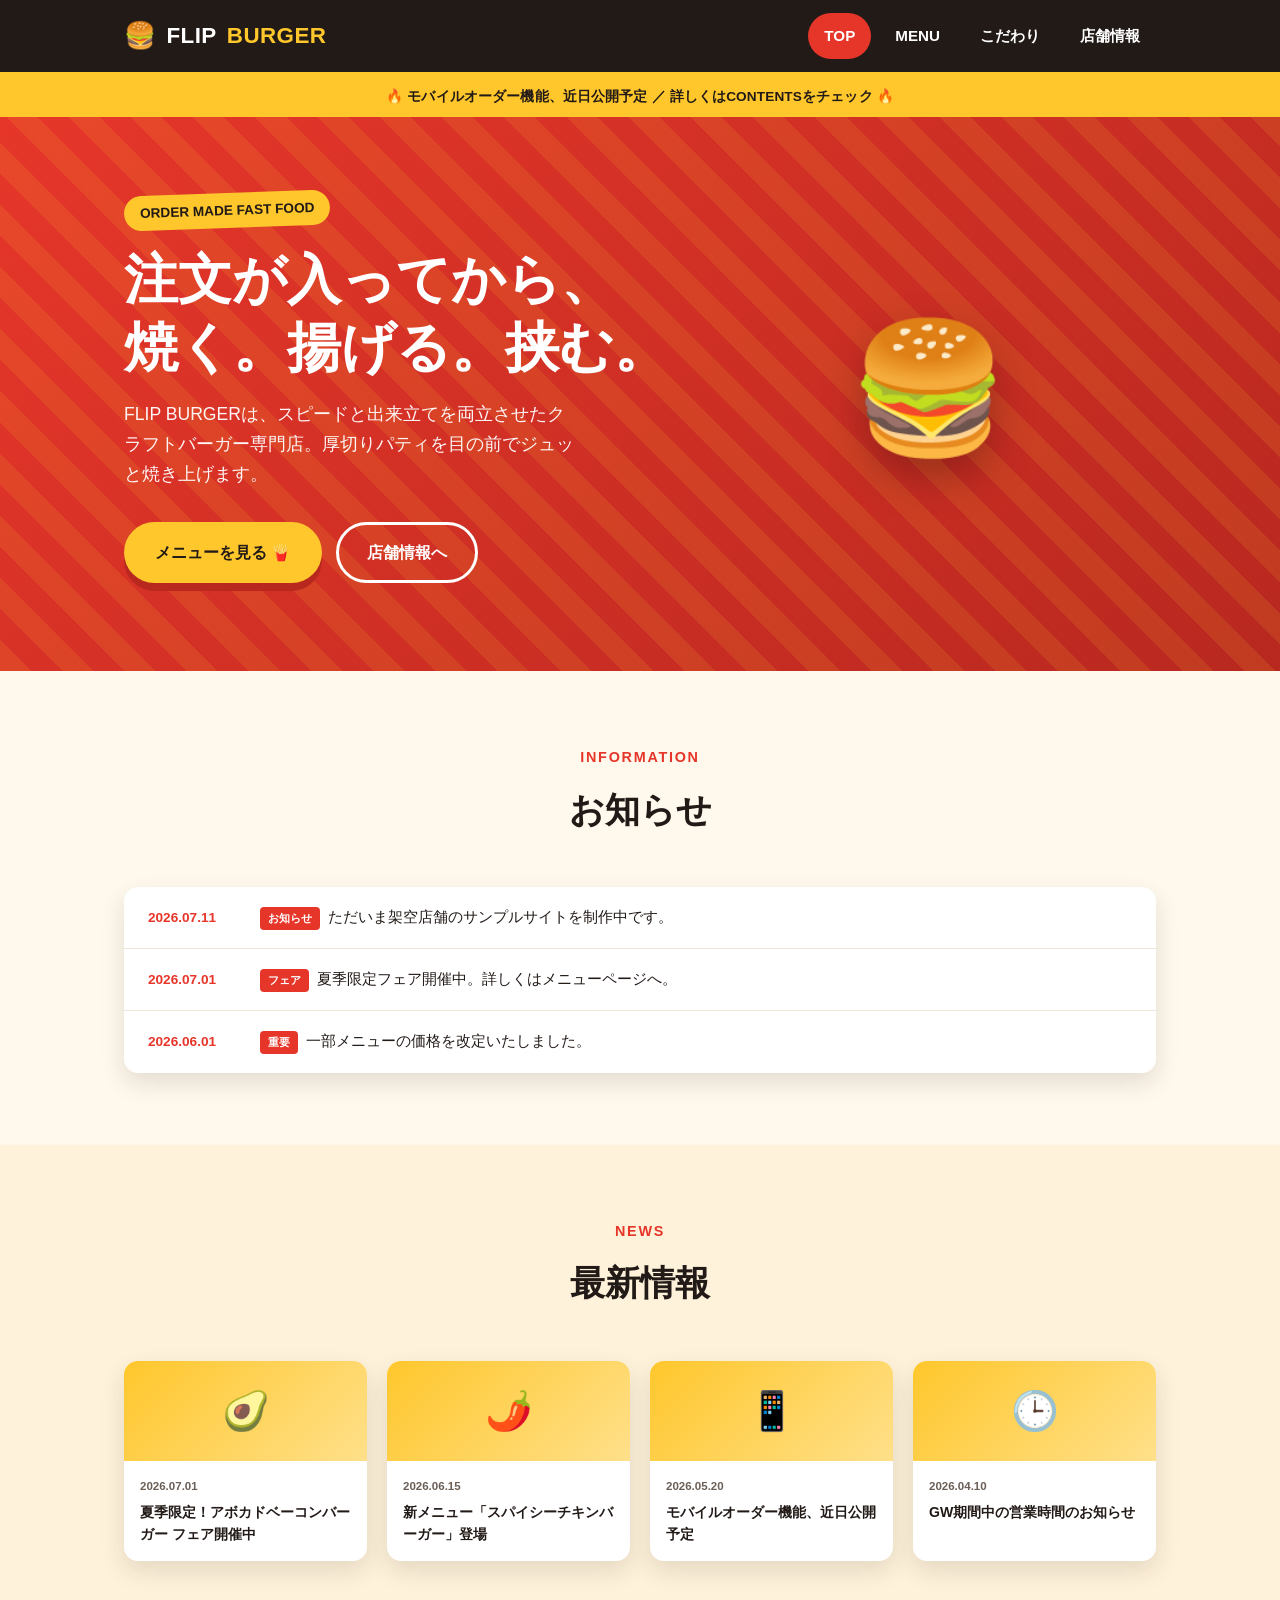
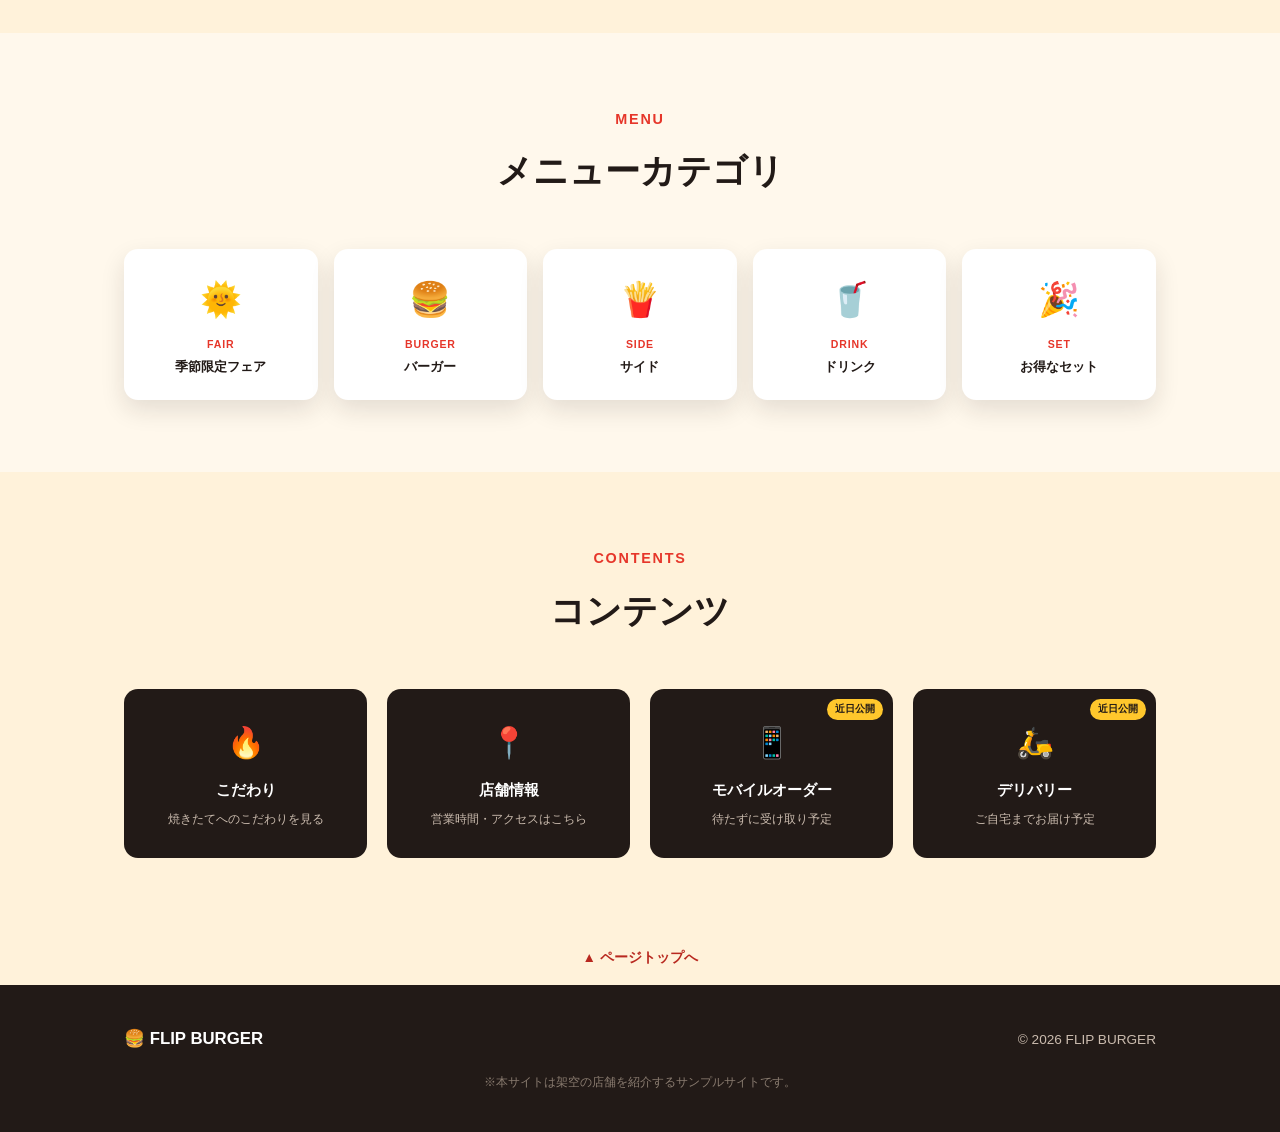
==== index.html @ 881196f2 "架空ファストフード店 FLIP BURGER のサンプルサイトを追加 zetteria.jpの構成(お知らせ/NEWS/メニューカテゴリ/CONTENTS)を参考に、 ジャンルが変わっても使い回せる土" ====
<!DOCTYPE html>
<html lang="ja">
<head>
<meta charset="UTF-8">
<meta name="viewport" content="width=device-width, initial-scale=1.0">
<title>FLIP BURGER | 焼きたてクラフトバーガー</title>
<link rel="stylesheet" href="css/style.css">
</head>
<body>

<header class="site-header">
  <div class="container">
    <a class="logo" href="index.html"><span class="emoji">🍔</span>FLIP <span class="accent">BURGER</span></a>
    <nav class="nav-links">
      <a href="index.html" class="active">TOP</a>
      <a href="menu.html">MENU</a>
      <a href="about.html">こだわり</a>
      <a href="access.html">店舗情報</a>
    </nav>
  </div>
</header>

<div class="promo-bar">🔥 モバイルオーダー機能、近日公開予定 ／ 詳しくはCONTENTSをチェック 🔥</div>

<section class="hero">
  <div class="container">
    <div>
      <span class="hero-badge">ORDER MADE FAST FOOD</span>
      <h1>注文が入ってから、<br>焼く。揚げる。挟む。</h1>
      <p class="lead">FLIP BURGERは、スピードと出来立てを両立させたクラフトバーガー専門店。厚切りパティを目の前でジュッと焼き上げます。</p>
      <div class="button-row">
        <a href="menu.html" class="btn btn-primary">メニューを見る 🍟</a>
        <a href="access.html" class="btn btn-outline">店舗情報へ</a>
      </div>
    </div>
    <div class="hero-emoji-stack">🍔</div>
  </div>
</section>

<section>
  <div class="container">
    <div class="section-title">
      <span class="kicker">INFORMATION</span>
      <h2>お知らせ</h2>
    </div>
    <div class="info-list">
      <div class="info-row">
        <div class="date">2026.07.11</div>
        <div class="text"><span class="tag">お知らせ</span>ただいま架空店舗のサンプルサイトを制作中です。</div>
      </div>
      <div class="info-row">
        <div class="date">2026.07.01</div>
        <div class="text"><span class="tag">フェア</span>夏季限定フェア開催中。詳しくはメニューページへ。</div>
      </div>
      <div class="info-row">
        <div class="date">2026.06.01</div>
        <div class="text"><span class="tag">重要</span>一部メニューの価格を改定いたしました。</div>
      </div>
    </div>
  </div>
</section>

<section class="section-alt">
  <div class="container">
    <div class="section-title">
      <span class="kicker">NEWS</span>
      <h2>最新情報</h2>
    </div>
    <div class="news-grid">
      <div class="news-card">
        <div class="thumb">🥑</div>
        <div class="body">
          <div class="date">2026.07.01</div>
          <h4>夏季限定！アボカドベーコンバーガー フェア開催中</h4>
        </div>
      </div>
      <div class="news-card">
        <div class="thumb">🌶️</div>
        <div class="body">
          <div class="date">2026.06.15</div>
          <h4>新メニュー「スパイシーチキンバーガー」登場</h4>
        </div>
      </div>
      <div class="news-card">
        <div class="thumb">📱</div>
        <div class="body">
          <div class="date">2026.05.20</div>
          <h4>モバイルオーダー機能、近日公開予定</h4>
        </div>
      </div>
      <div class="news-card">
        <div class="thumb">🕒</div>
        <div class="body">
          <div class="date">2026.04.10</div>
          <h4>GW期間中の営業時間のお知らせ</h4>
        </div>
      </div>
    </div>
  </div>
</section>

<section>
  <div class="container">
    <div class="section-title">
      <span class="kicker">MENU</span>
      <h2>メニューカテゴリ</h2>
    </div>
    <div class="category-grid">
      <a class="category-tile" href="menu.html#cat-fair">
        <div class="icon">🌞</div>
        <span class="en">FAIR</span>
        <span class="ja">季節限定フェア</span>
      </a>
      <a class="category-tile" href="menu.html#cat-burger">
        <div class="icon">🍔</div>
        <span class="en">BURGER</span>
        <span class="ja">バーガー</span>
      </a>
      <a class="category-tile" href="menu.html#cat-side">
        <div class="icon">🍟</div>
        <span class="en">SIDE</span>
        <span class="ja">サイド</span>
      </a>
      <a class="category-tile" href="menu.html#cat-drink">
        <div class="icon">🥤</div>
        <span class="en">DRINK</span>
        <span class="ja">ドリンク</span>
      </a>
      <a class="category-tile" href="menu.html#cat-set">
        <div class="icon">🎉</div>
        <span class="en">SET</span>
        <span class="ja">お得なセット</span>
      </a>
    </div>
  </div>
</section>

<section class="section-alt">
  <div class="container">
    <div class="section-title">
      <span class="kicker">CONTENTS</span>
      <h2>コンテンツ</h2>
    </div>
    <div class="contents-grid">
      <a class="contents-tile" href="about.html">
        <div class="icon">🔥</div>
        <h4>こだわり</h4>
        <p>焼きたてへのこだわりを見る</p>
      </a>
      <a class="contents-tile" href="access.html">
        <div class="icon">📍</div>
        <h4>店舗情報</h4>
        <p>営業時間・アクセスはこちら</p>
      </a>
      <div class="contents-tile">
        <span class="soon">近日公開</span>
        <div class="icon">📱</div>
        <h4>モバイルオーダー</h4>
        <p>待たずに受け取り予定</p>
      </div>
      <div class="contents-tile">
        <span class="soon">近日公開</span>
        <div class="icon">🛵</div>
        <h4>デリバリー</h4>
        <p>ご自宅までお届け予定</p>
      </div>
    </div>
  </div>
</section>

<a href="#" class="back-to-top">▲ ページトップへ</a>

<footer class="site-footer">
  <div class="container">
    <div class="foot-logo">🍔 FLIP BURGER</div>
    <div>&copy; 2026 FLIP BURGER</div>
  </div>
  <p class="disclaimer">※本サイトは架空の店舗を紹介するサンプルサイトです。</p>
</footer>

</body>
</html>
---- css/style.css ----
/* FLIP BURGER - shared stylesheet */

:root {
  --red: #e6362a;
  --red-dark: #b8281f;
  --yellow: #ffc72c;
  --dark: #221a17;
  --cream: #fff8ec;
  --gray: #6b5f57;
  --radius: 14px;
  --shadow: 0 10px 24px rgba(34, 26, 23, 0.12);
}

* {
  box-sizing: border-box;
}

html {
  scroll-behavior: smooth;
}

body {
  margin: 0;
  font-family: "Hiragino Sans", "Yu Gothic UI", "Segoe UI", -apple-system, sans-serif;
  background: var(--cream);
  color: var(--dark);
  line-height: 1.7;
}

a {
  color: inherit;
  text-decoration: none;
}

img,
svg {
  max-width: 100%;
  display: block;
}

.container {
  max-width: 1080px;
  margin: 0 auto;
  padding: 0 24px;
}

/* ---------- Header ---------- */

.site-header {
  position: sticky;
  top: 0;
  z-index: 100;
  background: var(--dark);
  border-bottom: 4px solid var(--yellow);
}

.site-header .container {
  display: flex;
  align-items: center;
  justify-content: space-between;
  height: 72px;
}

.logo {
  display: flex;
  align-items: center;
  gap: 10px;
  font-size: 1.4rem;
  font-weight: 900;
  color: #fff;
  letter-spacing: 0.02em;
}

.logo .emoji {
  font-size: 1.6rem;
}

.logo span.accent {
  color: var(--yellow);
}

.nav-links {
  display: flex;
  gap: 8px;
}

.nav-links a {
  color: #fff;
  font-weight: 700;
  font-size: 0.95rem;
  padding: 10px 16px;
  border-radius: 999px;
  transition: background 0.15s ease, color 0.15s ease;
}

.nav-links a:hover {
  background: var(--yellow);
  color: var(--dark);
}

.nav-links a.active {
  background: var(--red);
  color: #fff;
}

/* ---------- Hero ---------- */

.hero {
  background: linear-gradient(135deg, var(--red) 0%, var(--red-dark) 100%);
  color: #fff;
  position: relative;
  overflow: hidden;
  padding: 76px 0 88px;
}

.hero::before {
  content: "";
  position: absolute;
  inset: 0;
  background-image: repeating-linear-gradient(
    45deg,
    rgba(255, 199, 44, 0.12) 0,
    rgba(255, 199, 44, 0.12) 22px,
    transparent 22px,
    transparent 44px
  );
  pointer-events: none;
}

.hero .container {
  position: relative;
  display: grid;
  grid-template-columns: 1.2fr 1fr;
  gap: 32px;
  align-items: center;
}

.hero-badge {
  display: inline-block;
  background: var(--yellow);
  color: var(--dark);
  font-weight: 900;
  font-size: 0.85rem;
  padding: 6px 16px;
  border-radius: 999px;
  margin-bottom: 18px;
  transform: rotate(-2deg);
}

.hero h1 {
  font-size: clamp(2.2rem, 5vw, 3.4rem);
  font-weight: 900;
  line-height: 1.25;
  margin: 0 0 18px;
}

.hero p.lead {
  font-size: 1.1rem;
  max-width: 46ch;
  opacity: 0.95;
  margin: 0 0 32px;
}

.hero-emoji-stack {
  font-size: 8rem;
  text-align: center;
  filter: drop-shadow(0 18px 20px rgba(0, 0, 0, 0.25));
}

.button-row {
  display: flex;
  gap: 14px;
  flex-wrap: wrap;
}

.btn {
  display: inline-flex;
  align-items: center;
  gap: 8px;
  padding: 14px 28px;
  border-radius: 999px;
  font-weight: 900;
  font-size: 1rem;
  transition: transform 0.15s ease, box-shadow 0.15s ease;
  border: 3px solid transparent;
}

.btn:hover {
  transform: translateY(-2px);
}

.btn-primary {
  background: var(--yellow);
  color: var(--dark);
  box-shadow: 0 8px 0 var(--red-dark);
}

.btn-outline {
  background: transparent;
  color: #fff;
  border-color: #fff;
}

/* ---------- Sections ---------- */

section {
  padding: 72px 0;
}

.section-title {
  text-align: center;
  margin-bottom: 48px;
}

.section-title .kicker {
  display: inline-block;
  color: var(--red);
  font-weight: 900;
  font-size: 0.9rem;
  letter-spacing: 0.12em;
  margin-bottom: 10px;
}

.section-title h2 {
  font-size: clamp(1.6rem, 3.5vw, 2.2rem);
  margin: 0;
  font-weight: 900;
}

.grid-3 {
  display: grid;
  grid-template-columns: repeat(3, 1fr);
  gap: 28px;
}

.grid-2 {
  display: grid;
  grid-template-columns: repeat(2, 1fr);
  gap: 28px;
}

.card {
  background: #fff;
  border-radius: var(--radius);
  padding: 32px 26px;
  box-shadow: var(--shadow);
  text-align: center;
}

.card .icon {
  font-size: 2.6rem;
  margin-bottom: 14px;
}

.card h3 {
  margin: 0 0 10px;
  font-size: 1.15rem;
  font-weight: 900;
}

.card p {
  margin: 0;
  color: var(--gray);
  font-size: 0.95rem;
}

.section-alt {
  background: #fff2da;
}

/* ---------- Menu preview / featured cards ---------- */

.menu-card {
  background: #fff;
  border-radius: var(--radius);
  overflow: hidden;
  box-shadow: var(--shadow);
  display: flex;
  flex-direction: column;
}

.menu-card .thumb {
  height: 150px;
  display: flex;
  align-items: center;
  justify-content: center;
  font-size: 4rem;
  background: linear-gradient(135deg, var(--yellow), #ffe08a);
}

.menu-card .body {
  padding: 22px;
  flex: 1;
  display: flex;
  flex-direction: column;
}

.menu-card h3 {
  margin: 0 0 6px;
  font-size: 1.1rem;
  font-weight: 900;
}

.menu-card .price {
  margin-top: auto;
  padding-top: 14px;
  font-weight: 900;
  color: var(--red);
  font-size: 1.15rem;
}

.badge {
  display: inline-block;
  background: var(--red);
  color: #fff;
  font-size: 0.72rem;
  font-weight: 900;
  padding: 3px 10px;
  border-radius: 999px;
  margin-bottom: 8px;
}

/* ---------- Menu page ---------- */

.menu-category {
  margin-bottom: 56px;
}

.menu-category h2 {
  font-size: 1.5rem;
  font-weight: 900;
  border-left: 8px solid var(--red);
  padding-left: 14px;
  margin-bottom: 24px;
}

.menu-list {
  display: grid;
  grid-template-columns: repeat(2, 1fr);
  gap: 18px;
}

.menu-item {
  display: flex;
  gap: 16px;
  background: #fff;
  border-radius: var(--radius);
  padding: 18px 20px;
  box-shadow: var(--shadow);
  align-items: flex-start;
}

.menu-item .emoji {
  font-size: 2.2rem;
  flex-shrink: 0;
}

.menu-item .info {
  flex: 1;
}

.menu-item .info h4 {
  margin: 0 0 4px;
  font-size: 1.02rem;
  font-weight: 900;
}

.menu-item .info p {
  margin: 0 0 8px;
  font-size: 0.88rem;
  color: var(--gray);
}

.menu-item .price {
  font-weight: 900;
  color: var(--red-dark);
}

/* ---------- About / concept page ---------- */

.story-block {
  display: grid;
  grid-template-columns: 1fr 1fr;
  gap: 40px;
  align-items: center;
  margin-bottom: 64px;
}

.story-block.reverse .visual {
  order: 2;
}

.visual {
  background: linear-gradient(135deg, var(--red), var(--red-dark));
  border-radius: var(--radius);
  min-height: 240px;
  display: flex;
  align-items: center;
  justify-content: center;
  font-size: 5rem;
  box-shadow: var(--shadow);
}

.story-block h3 {
  font-size: 1.4rem;
  font-weight: 900;
  margin-bottom: 14px;
}

.quote-block {
  background: var(--dark);
  color: #fff;
  border-radius: var(--radius);
  padding: 48px;
  text-align: center;
  margin-top: 40px;
}

.quote-block p.quote {
  font-size: 1.3rem;
  font-weight: 700;
  max-width: 60ch;
  margin: 0 auto 16px;
}

.quote-block .who {
  color: var(--yellow);
  font-weight: 900;
  font-size: 0.9rem;
}

/* ---------- Shop info page ---------- */

.info-table {
  width: 100%;
  border-collapse: collapse;
  background: #fff;
  border-radius: var(--radius);
  overflow: hidden;
  box-shadow: var(--shadow);
}

.info-table th,
.info-table td {
  padding: 18px 24px;
  text-align: left;
  border-bottom: 1px solid #f0e6d8;
}

.info-table th {
  width: 160px;
  background: #fff2da;
  font-weight: 900;
  color: var(--red-dark);
}

.info-table tr:last-child th,
.info-table tr:last-child td {
  border-bottom: none;
}

.map-placeholder {
  background: repeating-linear-gradient(
      45deg,
      #e9e2d4,
      #e9e2d4 10px,
      #f3ede1 10px,
      #f3ede1 20px
    );
  border-radius: var(--radius);
  min-height: 280px;
  display: flex;
  flex-direction: column;
  align-items: center;
  justify-content: center;
  gap: 10px;
  box-shadow: var(--shadow);
  color: var(--gray);
  font-weight: 700;
  text-align: center;
  padding: 24px;
}

.map-placeholder .pin {
  font-size: 3rem;
}

/* ---------- CTA band ---------- */

.cta-band {
  background: var(--dark);
  color: #fff;
  text-align: center;
  padding: 64px 0;
}

.cta-band h2 {
  font-size: clamp(1.5rem, 3vw, 2rem);
  font-weight: 900;
  margin-bottom: 10px;
}

.cta-band p {
  color: #d9cfc4;
  margin-bottom: 28px;
}

/* ---------- Footer ---------- */

.site-footer {
  background: var(--dark);
  color: #cabbae;
  padding: 40px 0 28px;
  font-size: 0.85rem;
}

.site-footer .container {
  display: flex;
  justify-content: space-between;
  align-items: center;
  flex-wrap: wrap;
  gap: 12px;
}

.site-footer .foot-logo {
  color: #fff;
  font-weight: 900;
  font-size: 1.05rem;
}

.disclaimer {
  margin-top: 18px;
  font-size: 0.75rem;
  color: #8a7c70;
  text-align: center;
}

/* ---------- Promo bar ---------- */

.promo-bar {
  background: var(--yellow);
  color: var(--dark);
  text-align: center;
  font-weight: 800;
  font-size: 0.85rem;
  padding: 9px 16px;
  letter-spacing: 0.01em;
}

/* ---------- Information ---------- */

.info-list {
  background: #fff;
  border-radius: var(--radius);
  box-shadow: var(--shadow);
  overflow: hidden;
}

.info-row {
  display: flex;
  gap: 20px;
  padding: 18px 24px;
  border-bottom: 1px solid #f0e6d8;
  align-items: baseline;
}

.info-row:last-child {
  border-bottom: none;
}

.info-row .date {
  font-weight: 900;
  color: var(--red);
  font-size: 0.85rem;
  flex-shrink: 0;
  width: 92px;
}

.info-row .tag {
  display: inline-block;
  background: var(--red);
  color: #fff;
  font-size: 0.68rem;
  font-weight: 900;
  padding: 2px 8px;
  border-radius: 4px;
  margin-right: 8px;
}

.info-row .text {
  font-size: 0.92rem;
}

/* ---------- News grid ---------- */

.news-grid {
  display: grid;
  grid-template-columns: repeat(4, 1fr);
  gap: 20px;
}

.news-card {
  background: #fff;
  border-radius: var(--radius);
  overflow: hidden;
  box-shadow: var(--shadow);
}

.news-card .thumb {
  height: 100px;
  display: flex;
  align-items: center;
  justify-content: center;
  font-size: 2.4rem;
  background: linear-gradient(135deg, var(--yellow), #ffe08a);
}

.news-card .body {
  padding: 16px;
}

.news-card .date {
  font-size: 0.72rem;
  color: var(--gray);
  font-weight: 700;
}

.news-card h4 {
  font-size: 0.88rem;
  margin: 6px 0 0;
  font-weight: 900;
  line-height: 1.5;
}

/* ---------- Category grid (menu tiles) ---------- */

.category-grid {
  display: grid;
  grid-template-columns: repeat(5, 1fr);
  gap: 16px;
}

.category-tile {
  background: #fff;
  border-radius: var(--radius);
  box-shadow: var(--shadow);
  padding: 22px 10px;
  text-align: center;
  transition: transform 0.15s ease;
}

.category-tile:hover {
  transform: translateY(-3px);
}

.category-tile .icon {
  font-size: 2.1rem;
  margin-bottom: 8px;
}

.category-tile .en {
  display: block;
  font-size: 0.66rem;
  font-weight: 900;
  color: var(--red);
  letter-spacing: 0.08em;
}

.category-tile .ja {
  display: block;
  font-size: 0.82rem;
  font-weight: 700;
  margin-top: 2px;
}

/* ---------- Contents grid ---------- */

.contents-grid {
  display: grid;
  grid-template-columns: repeat(4, 1fr);
  gap: 20px;
}

.contents-tile {
  background: var(--dark);
  color: #fff;
  border-radius: var(--radius);
  padding: 28px 20px;
  text-align: center;
  position: relative;
}

.contents-tile .icon {
  font-size: 1.9rem;
  margin-bottom: 10px;
}

.contents-tile h4 {
  margin: 0 0 6px;
  font-size: 0.92rem;
  font-weight: 900;
}

.contents-tile p {
  margin: 0;
  font-size: 0.76rem;
  color: #cabbae;
}

.contents-tile .soon {
  position: absolute;
  top: 10px;
  right: 10px;
  background: var(--yellow);
  color: var(--dark);
  font-size: 0.62rem;
  font-weight: 900;
  padding: 2px 8px;
  border-radius: 999px;
}

/* ---------- Back to top ---------- */

.back-to-top {
  display: block;
  text-align: center;
  padding: 16px;
  background: #fff2da;
  font-weight: 900;
  font-size: 0.85rem;
  color: var(--red-dark);
}

/* ---------- Responsive ---------- */

@media (max-width: 820px) {
  .hero .container {
    grid-template-columns: 1fr;
    text-align: center;
  }
  .button-row {
    justify-content: center;
  }
  .hero-emoji-stack {
    font-size: 5rem;
  }
  .grid-3,
  .grid-2,
  .menu-list {
    grid-template-columns: 1fr;
  }
  .news-grid,
  .contents-grid {
    grid-template-columns: repeat(2, 1fr);
  }
  .category-grid {
    grid-template-columns: repeat(3, 1fr);
  }
  .info-row {
    flex-direction: column;
    gap: 4px;
  }
  .info-row .date {
    width: auto;
  }
  .story-block,
  .story-block.reverse .visual {
    grid-template-columns: 1fr;
    order: initial;
  }
  .story-block {
    display: block;
  }
  .story-block .visual {
    margin-bottom: 20px;
  }
  .nav-links {
    gap: 2px;
  }
  .nav-links a {
    padding: 8px 10px;
    font-size: 0.82rem;
  }
  .site-footer .container {
    flex-direction: column;
    text-align: center;
  }
}
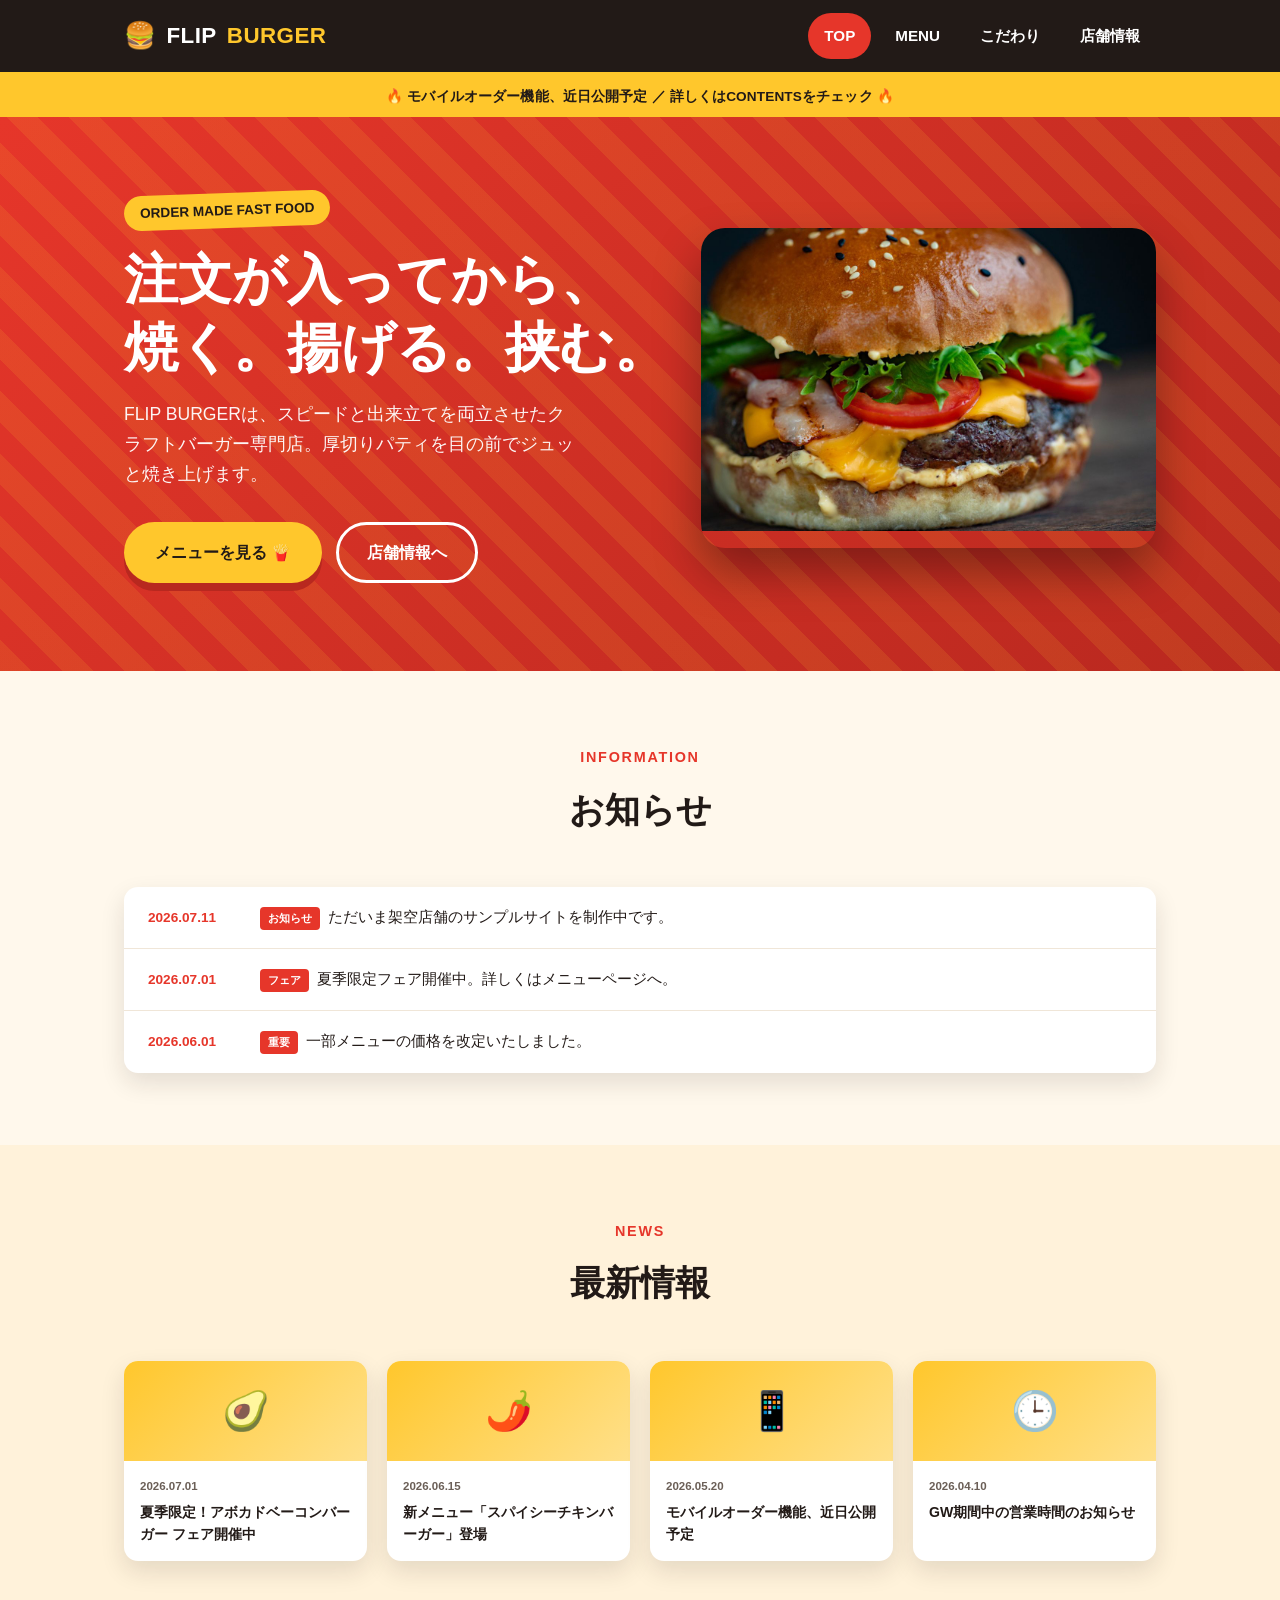
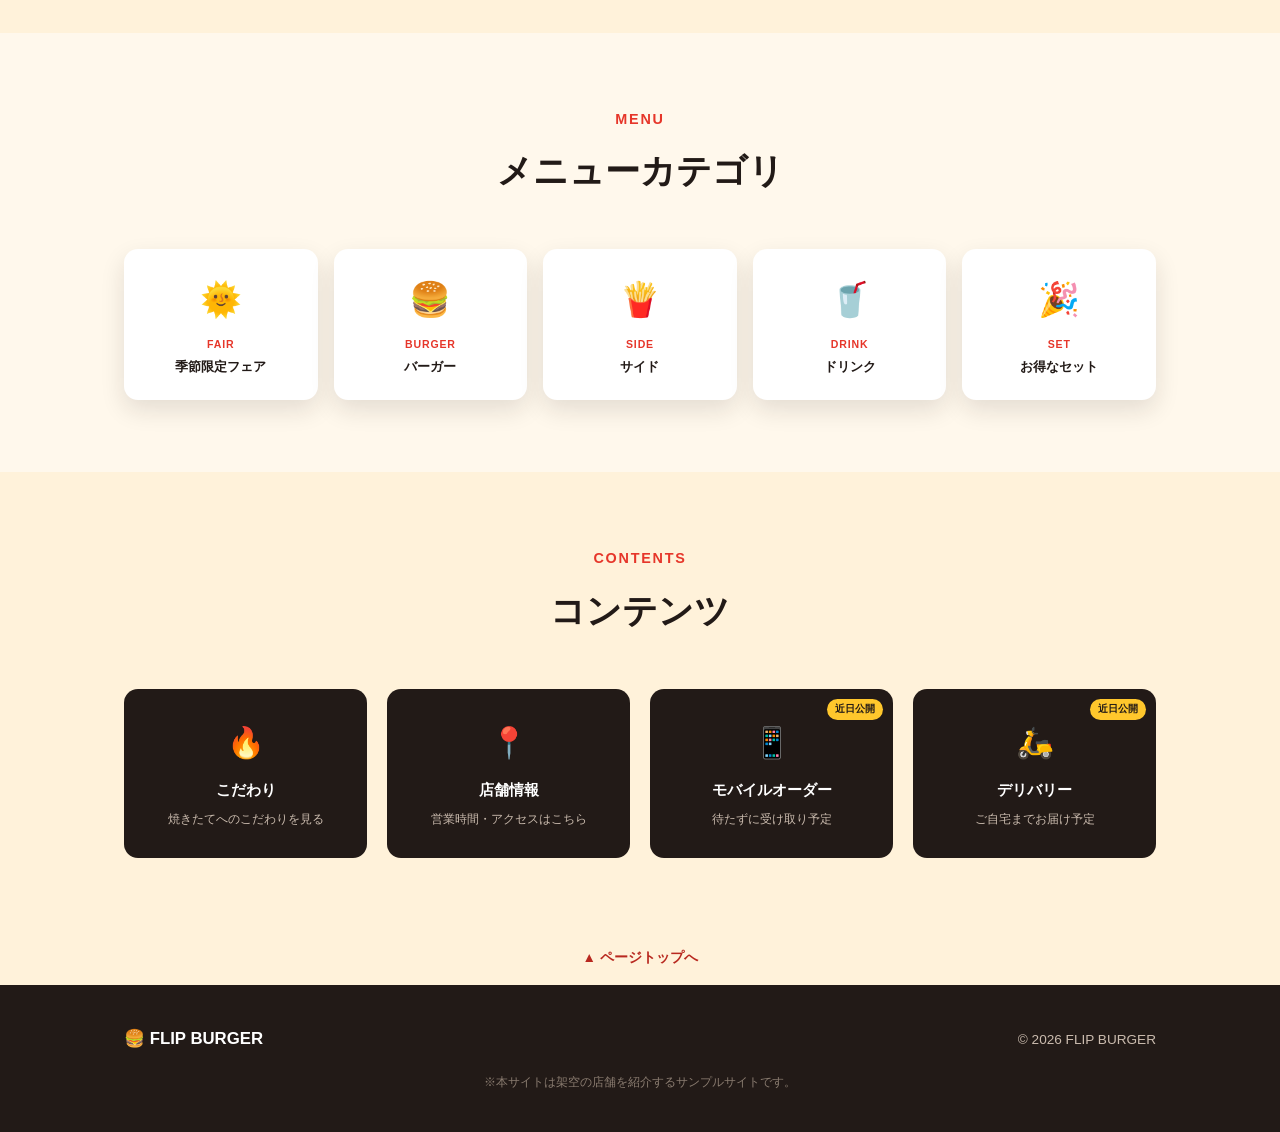
==== commit 356f5e69: "バーガー・フライドポテトの写真を追加 Pexelsのフリー素材(絵文字プレースホルダーから実写に差し替え) ヒーロー画像・メニュー6品に適用" ====
--- a/index.html
+++ b/index.html
@@ -33,7 +33,9 @@
         <a href="access.html" class="btn btn-outline">店舗情報へ</a>
       </div>
     </div>
-    <div class="hero-emoji-stack">🍔</div>
+    <div class="hero-photo">
+      <img src="images/hero-cheeseburger.jpg" alt="FLIP BURGERの厚切りベーコンチーズバーガー">
+    </div>
   </div>
 </section>
 
--- a/css/style.css
+++ b/css/style.css
@@ -167,6 +167,20 @@
   filter: drop-shadow(0 18px 20px rgba(0, 0, 0, 0.25));
 }
 
+.hero-photo {
+  border-radius: 24px;
+  overflow: hidden;
+  box-shadow: 0 24px 46px rgba(0, 0, 0, 0.35);
+  min-height: 320px;
+}
+
+.hero-photo img {
+  width: 100%;
+  height: 100%;
+  object-fit: cover;
+  display: block;
+}
+
 .button-row {
   display: flex;
   gap: 14px;
@@ -353,6 +367,15 @@
 .menu-item .emoji {
   font-size: 2.2rem;
   flex-shrink: 0;
+}
+
+.menu-item .thumb-img {
+  width: 76px;
+  height: 76px;
+  border-radius: 12px;
+  object-fit: cover;
+  flex-shrink: 0;
+  box-shadow: 0 4px 10px rgba(34, 26, 23, 0.18);
 }
 
 .menu-item .info {
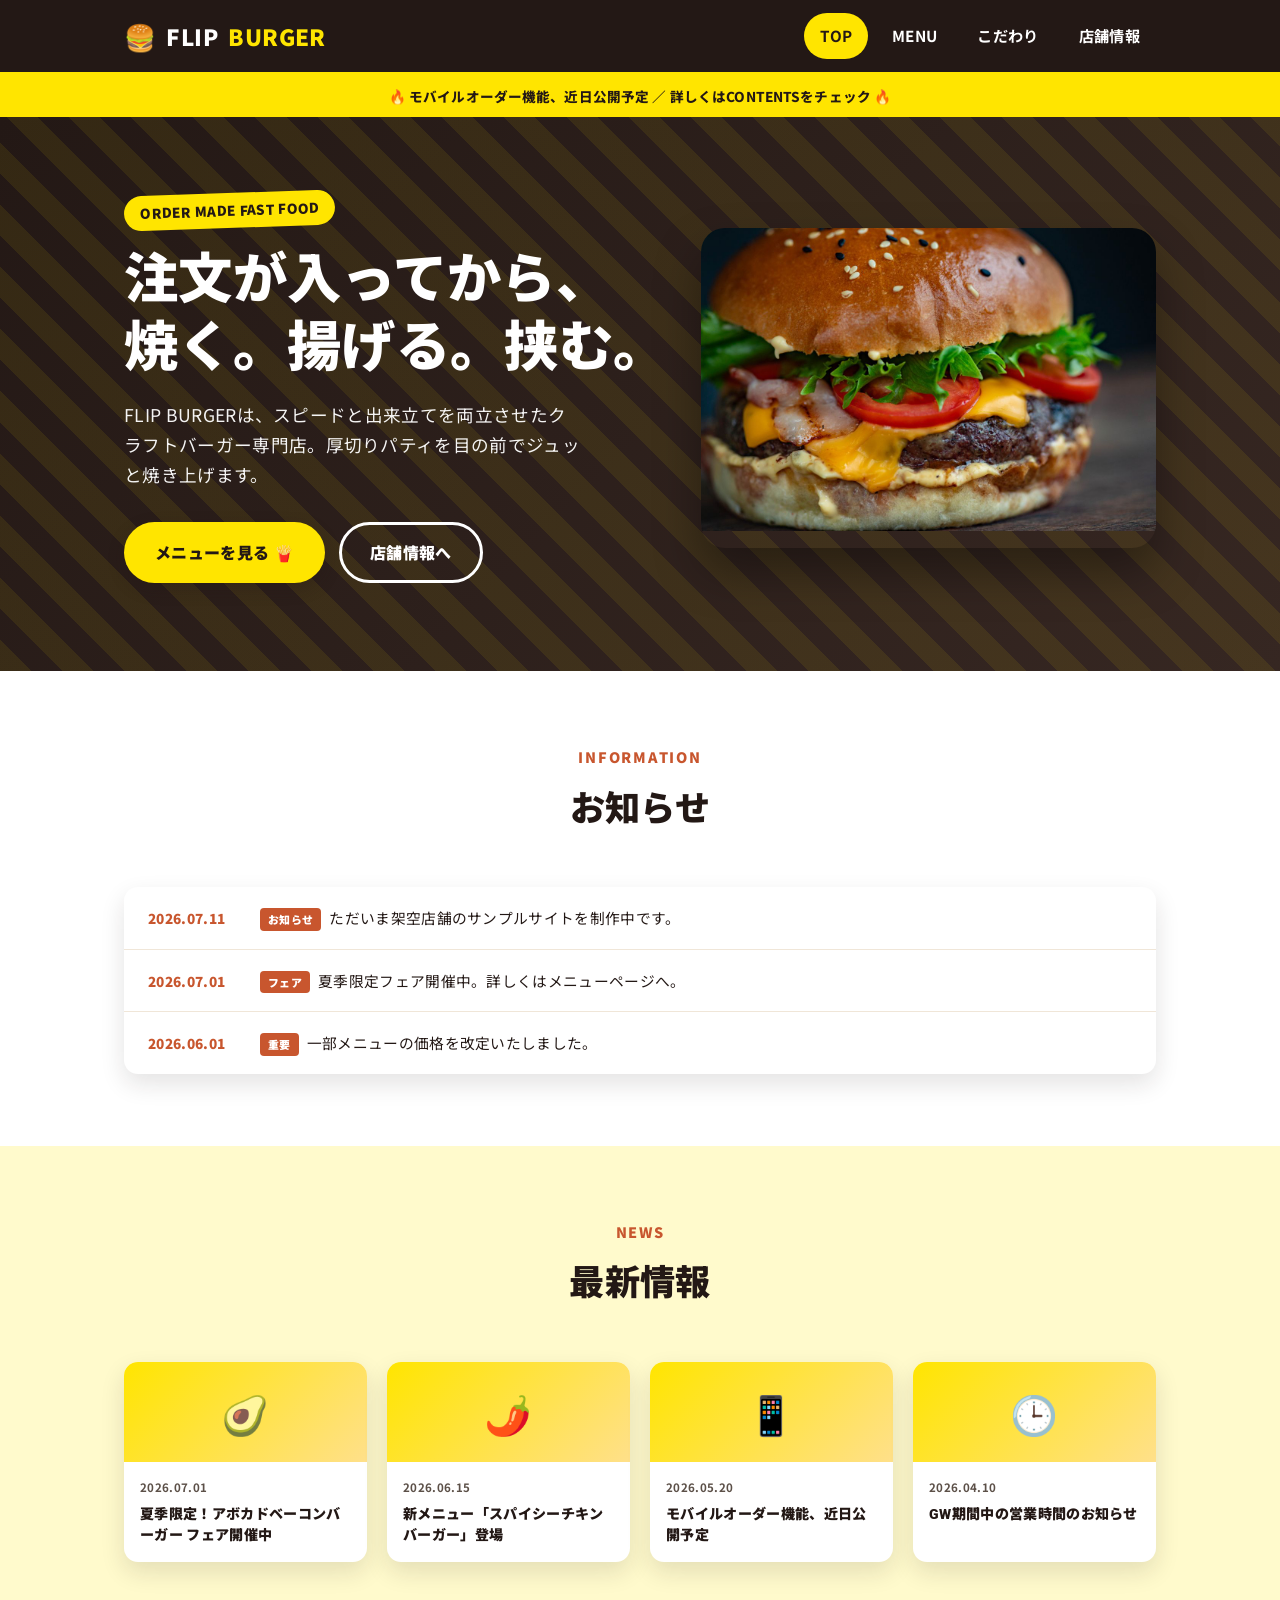
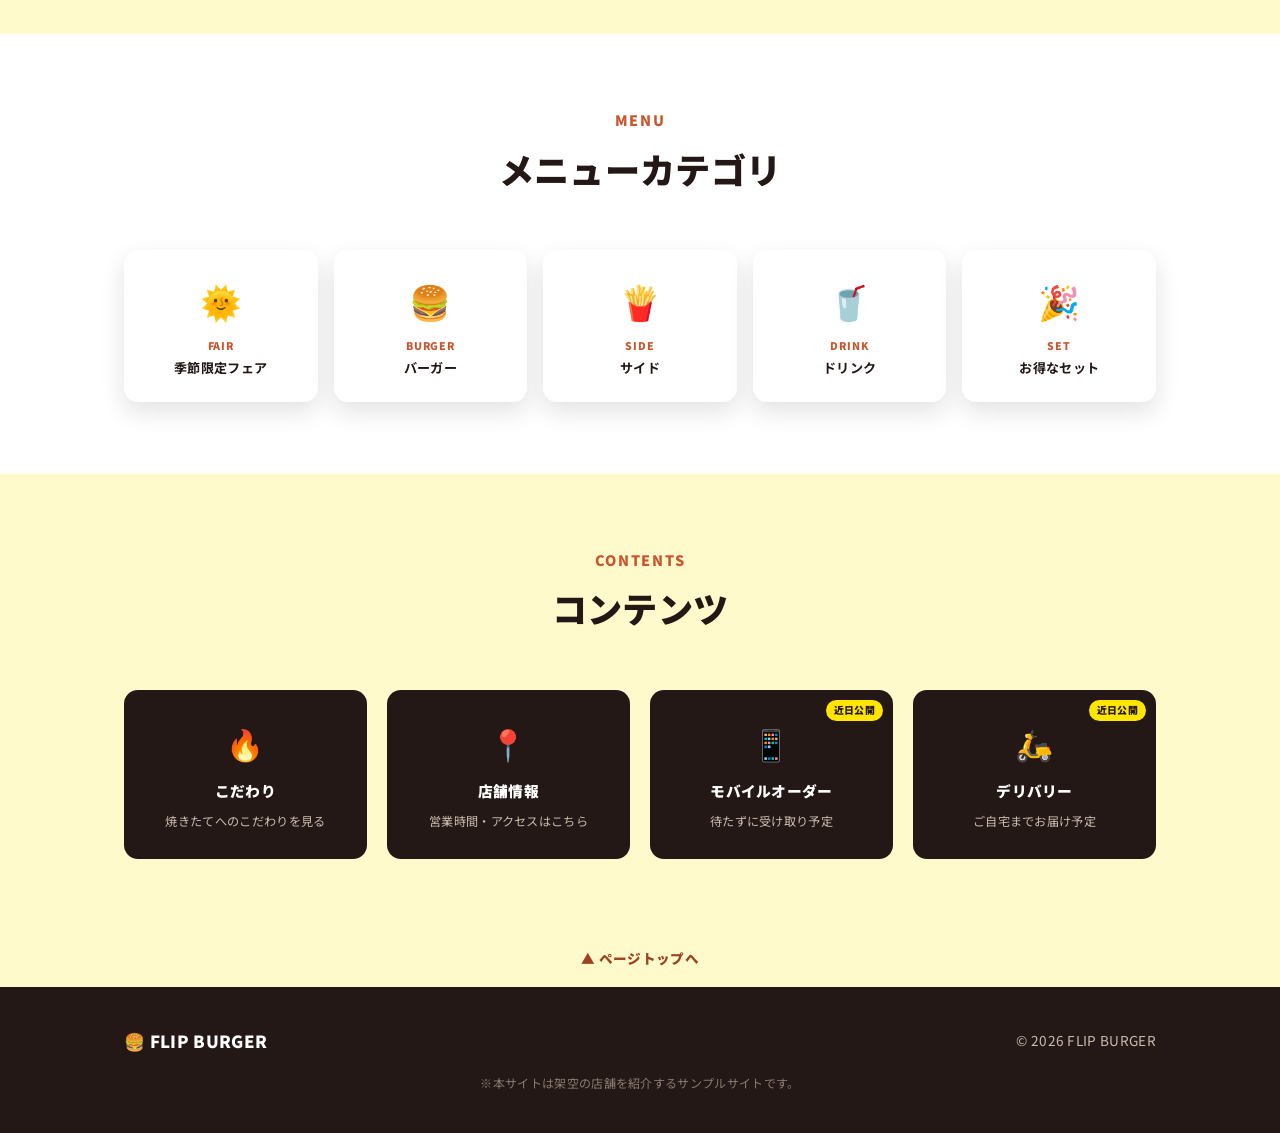
==== commit ae3a91b3: "実サイトのCSSを解析し、配色・フォントをSHIMAUMA BURGERに準拠させる 赤主体の配色から、実際に取得した色値(#231815の焦茶 + #ffe500の ビビッド黄 + 白)に総入れ替え" ====
--- a/index.html
+++ b/index.html
@@ -4,6 +4,9 @@
 <meta charset="UTF-8">
 <meta name="viewport" content="width=device-width, initial-scale=1.0">
 <title>FLIP BURGER | 焼きたてクラフトバーガー</title>
+<link rel="preconnect" href="https://fonts.googleapis.com">
+<link rel="preconnect" href="https://fonts.gstatic.com" crossorigin>
+<link href="https://fonts.googleapis.com/css2?family=Noto+Sans+JP:wght@400;700;900&family=Roboto:wght@700;900&display=swap" rel="stylesheet">
 <link rel="stylesheet" href="css/style.css">
 </head>
 <body>
--- a/css/style.css
+++ b/css/style.css
@@ -1,14 +1,17 @@
 /* FLIP BURGER - shared stylesheet */
 
 :root {
-  --red: #e6362a;
-  --red-dark: #b8281f;
-  --yellow: #ffc72c;
-  --dark: #221a17;
-  --cream: #fff8ec;
-  --gray: #6b5f57;
+  --red: #c8562e;
+  --red-dark: #9c4322;
+  --yellow: #ffe500;
+  --dark: #231815;
+  --dark-soft: #362722;
+  --cream: #fffacc;
+  --gray: #5c5048;
   --radius: 14px;
-  --shadow: 0 10px 24px rgba(34, 26, 23, 0.12);
+  --shadow: 0 10px 24px rgba(35, 24, 21, 0.12);
+  --font-body: "Noto Sans JP", "Hiragino Sans", "Yu Gothic UI", sans-serif;
+  --font-display: "Roboto", "Noto Sans JP", "Hiragino Sans", sans-serif;
 }
 
 * {
@@ -21,10 +24,15 @@
 
 body {
   margin: 0;
-  font-family: "Hiragino Sans", "Yu Gothic UI", "Segoe UI", -apple-system, sans-serif;
-  background: var(--cream);
+  font-family: var(--font-body);
+  background: #fff;
   color: var(--dark);
   line-height: 1.7;
+  letter-spacing: 0.02em;
+}
+
+h1, h2, h3, h4 {
+  font-family: var(--font-display);
 }
 
 a {
@@ -99,14 +107,14 @@
 }
 
 .nav-links a.active {
-  background: var(--red);
-  color: #fff;
+  background: var(--yellow);
+  color: var(--dark);
 }
 
 /* ---------- Hero ---------- */
 
 .hero {
-  background: linear-gradient(135deg, var(--red) 0%, var(--red-dark) 100%);
+  background: linear-gradient(135deg, var(--dark) 0%, var(--dark-soft) 100%);
   color: #fff;
   position: relative;
   overflow: hidden;
@@ -119,8 +127,8 @@
   inset: 0;
   background-image: repeating-linear-gradient(
     45deg,
-    rgba(255, 199, 44, 0.12) 0,
-    rgba(255, 199, 44, 0.12) 22px,
+    rgba(255, 229, 0, 0.08) 0,
+    rgba(255, 229, 0, 0.08) 22px,
     transparent 22px,
     transparent 44px
   );
@@ -206,7 +214,7 @@
 .btn-primary {
   background: var(--yellow);
   color: var(--dark);
-  box-shadow: 0 8px 0 var(--red-dark);
+  box-shadow: 0 6px 16px rgba(35, 24, 21, 0.3);
 }
 
 .btn-outline {
@@ -253,6 +261,12 @@
   gap: 28px;
 }
 
+.grid-4 {
+  display: grid;
+  grid-template-columns: repeat(4, 1fr);
+  gap: 22px;
+}
+
 .card {
   background: #fff;
   border-radius: var(--radius);
@@ -279,7 +293,7 @@
 }
 
 .section-alt {
-  background: #fff2da;
+  background: var(--cream);
 }
 
 /* ---------- Menu preview / featured cards ---------- */
@@ -414,7 +428,7 @@
 }
 
 .visual {
-  background: linear-gradient(135deg, var(--red), var(--red-dark));
+  background: linear-gradient(135deg, var(--dark), var(--dark-soft));
   border-radius: var(--radius);
   min-height: 240px;
   display: flex;
@@ -472,7 +486,7 @@
 
 .info-table th {
   width: 160px;
-  background: #fff2da;
+  background: var(--cream);
   font-weight: 900;
   color: var(--red-dark);
 }
@@ -748,7 +762,7 @@
   display: block;
   text-align: center;
   padding: 16px;
-  background: #fff2da;
+  background: var(--cream);
   font-weight: 900;
   font-size: 0.85rem;
   color: var(--red-dark);
@@ -769,6 +783,7 @@
   }
   .grid-3,
   .grid-2,
+  .grid-4,
   .menu-list {
     grid-template-columns: 1fr;
   }
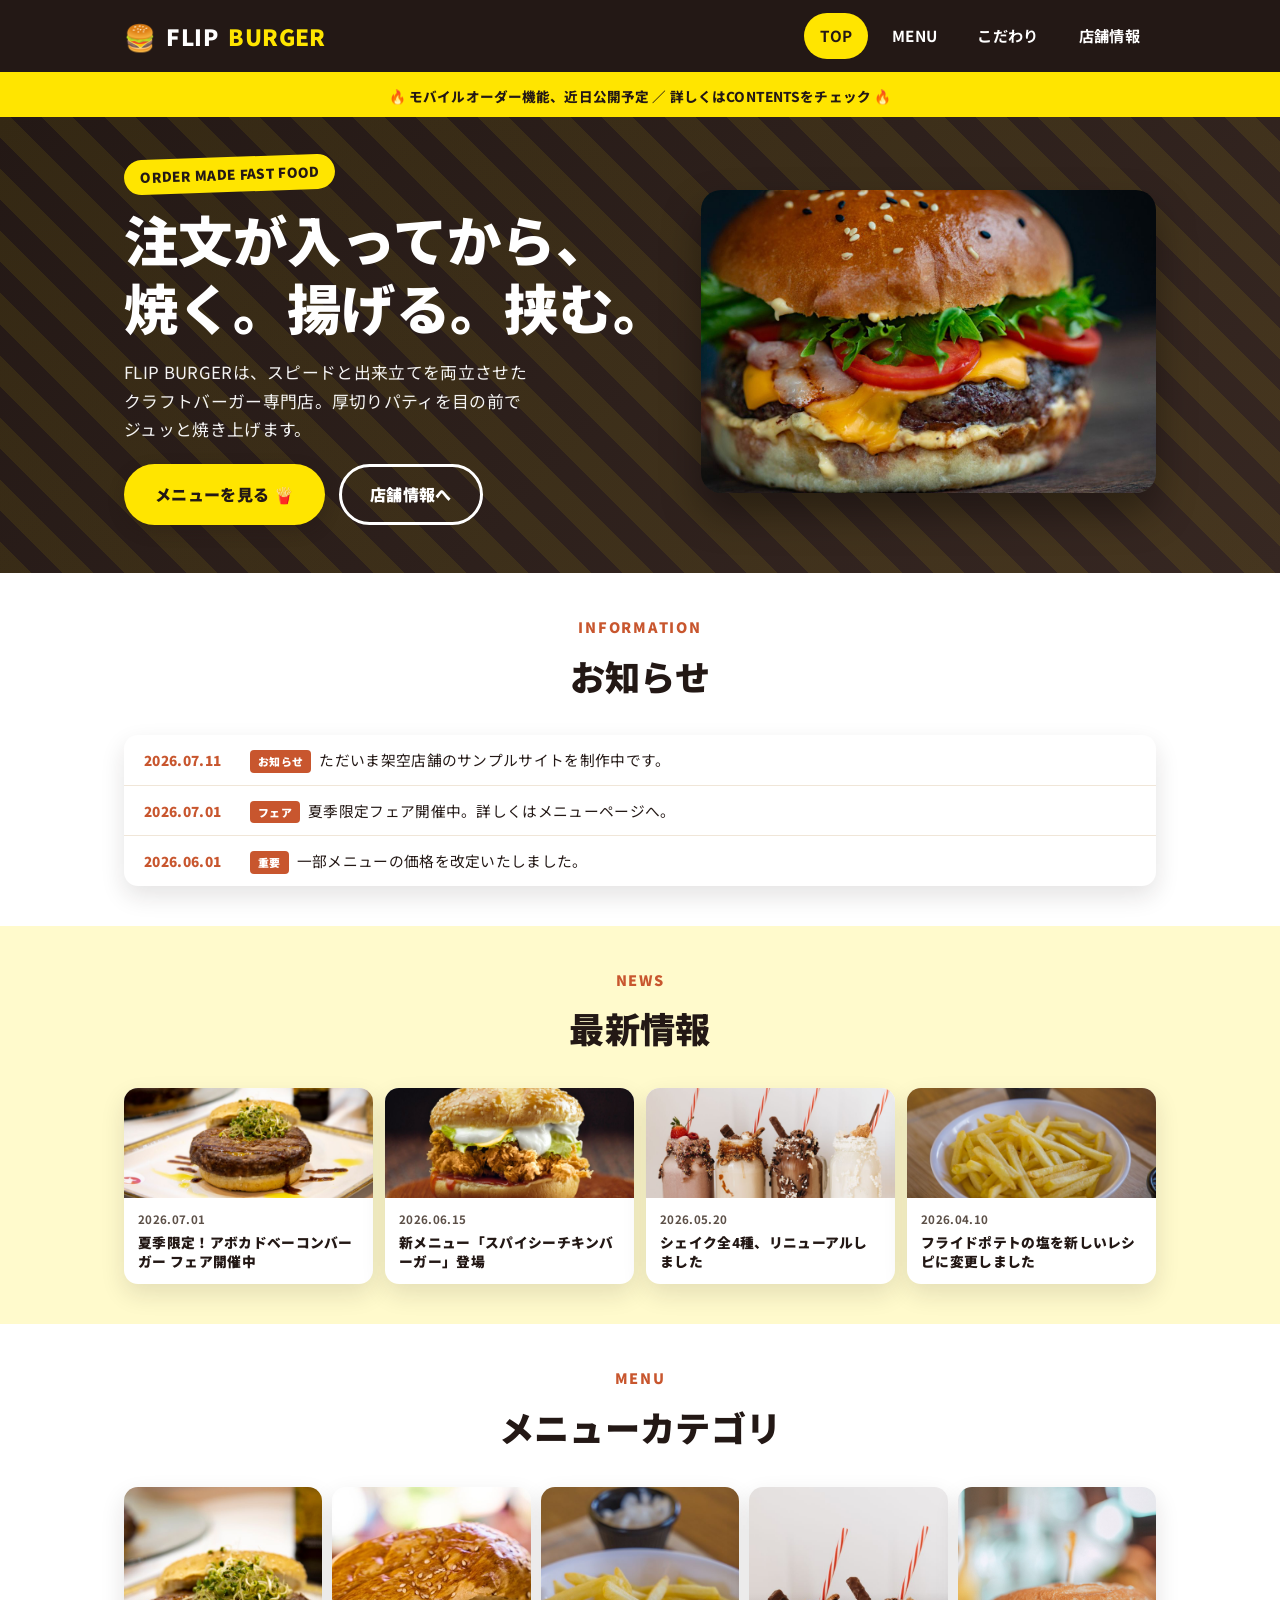
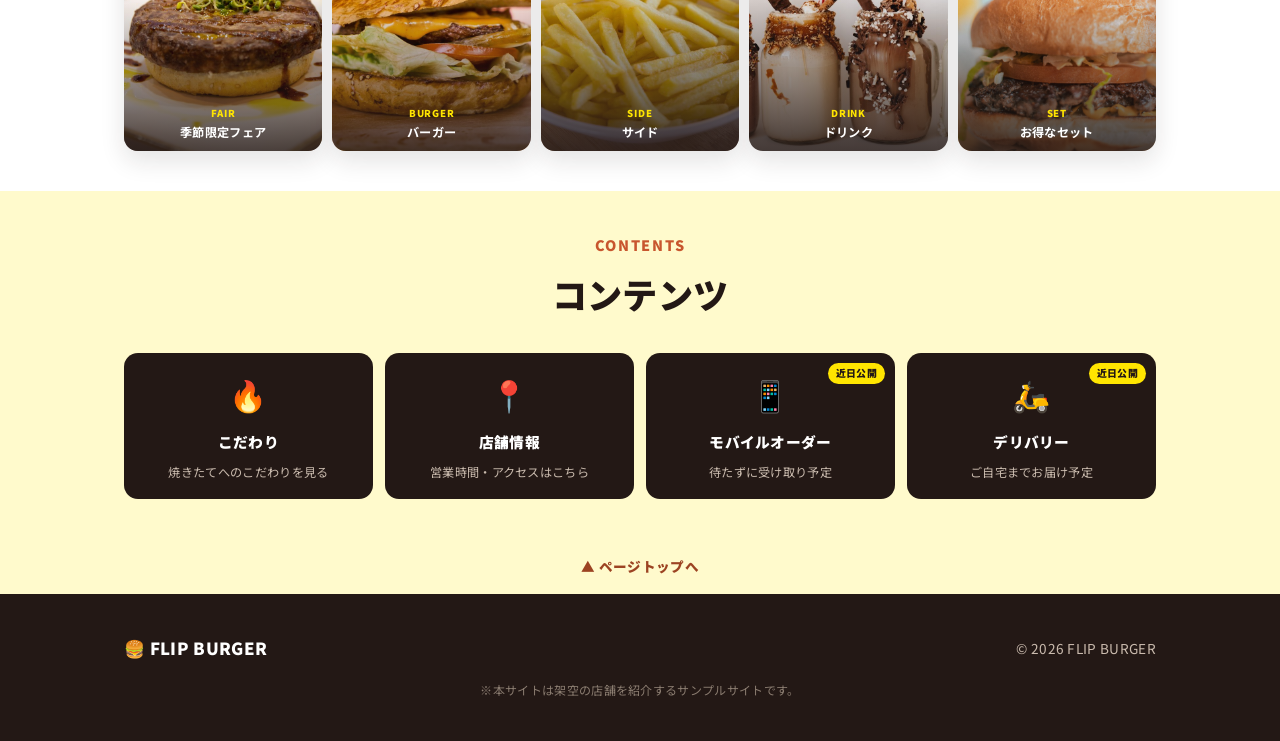
==== commit 2b5d0cb5: "残っていた絵文字プレースホルダーを全て実写に差し替え、余白を全体的に圧縮 NEWS・メニューカテゴリタイル・こだわりページの装飾ブロック・ ドリンク類まで写真化。section/card/grid間の" ====
--- a/index.html
+++ b/index.html
@@ -73,31 +73,31 @@
     </div>
     <div class="news-grid">
       <div class="news-card">
-        <div class="thumb">🥑</div>
+        <div class="thumb"><img src="images/avocado-bacon-burger.jpg" alt="アボカドベーコンバーガー フェア"></div>
         <div class="body">
           <div class="date">2026.07.01</div>
           <h4>夏季限定！アボカドベーコンバーガー フェア開催中</h4>
         </div>
       </div>
       <div class="news-card">
-        <div class="thumb">🌶️</div>
+        <div class="thumb"><img src="images/spicy-chicken-burger.jpg" alt="スパイシーチキンバーガー"></div>
         <div class="body">
           <div class="date">2026.06.15</div>
           <h4>新メニュー「スパイシーチキンバーガー」登場</h4>
         </div>
       </div>
       <div class="news-card">
-        <div class="thumb">📱</div>
+        <div class="thumb"><img src="images/shakes.jpg" alt="シェイク全4種"></div>
         <div class="body">
           <div class="date">2026.05.20</div>
-          <h4>モバイルオーダー機能、近日公開予定</h4>
+          <h4>シェイク全4種、リニューアルしました</h4>
         </div>
       </div>
       <div class="news-card">
-        <div class="thumb">🕒</div>
+        <div class="thumb"><img src="images/fries.jpg" alt="フライドポテト"></div>
         <div class="body">
           <div class="date">2026.04.10</div>
-          <h4>GW期間中の営業時間のお知らせ</h4>
+          <h4>フライドポテトの塩を新しいレシピに変更しました</h4>
         </div>
       </div>
     </div>
@@ -112,29 +112,24 @@
     </div>
     <div class="category-grid">
       <a class="category-tile" href="menu.html#cat-fair">
-        <div class="icon">🌞</div>
-        <span class="en">FAIR</span>
-        <span class="ja">季節限定フェア</span>
+        <img src="images/avocado-bacon-burger.jpg" alt="季節限定フェア">
+        <span class="label"><span class="en">FAIR</span><span class="ja">季節限定フェア</span></span>
       </a>
       <a class="category-tile" href="menu.html#cat-burger">
-        <div class="icon">🍔</div>
-        <span class="en">BURGER</span>
-        <span class="ja">バーガー</span>
+        <img src="images/classic-cheeseburger.jpg" alt="バーガー">
+        <span class="label"><span class="en">BURGER</span><span class="ja">バーガー</span></span>
       </a>
       <a class="category-tile" href="menu.html#cat-side">
-        <div class="icon">🍟</div>
-        <span class="en">SIDE</span>
-        <span class="ja">サイド</span>
+        <img src="images/fries.jpg" alt="サイド">
+        <span class="label"><span class="en">SIDE</span><span class="ja">サイド</span></span>
       </a>
       <a class="category-tile" href="menu.html#cat-drink">
-        <div class="icon">🥤</div>
-        <span class="en">DRINK</span>
-        <span class="ja">ドリンク</span>
+        <img src="images/shakes.jpg" alt="ドリンク">
+        <span class="label"><span class="en">DRINK</span><span class="ja">ドリンク</span></span>
       </a>
       <a class="category-tile" href="menu.html#cat-set">
-        <div class="icon">🎉</div>
-        <span class="en">SET</span>
-        <span class="ja">お得なセット</span>
+        <img src="images/double-beef-burger.jpg" alt="お得なセット">
+        <span class="label"><span class="en">SET</span><span class="ja">お得なセット</span></span>
       </a>
     </div>
   </div>
--- a/css/style.css
+++ b/css/style.css
@@ -118,7 +118,7 @@
   color: #fff;
   position: relative;
   overflow: hidden;
-  padding: 76px 0 88px;
+  padding: 40px 0 48px;
 }
 
 .hero::before {
@@ -159,14 +159,14 @@
   font-size: clamp(2.2rem, 5vw, 3.4rem);
   font-weight: 900;
   line-height: 1.25;
-  margin: 0 0 18px;
+  margin: 0 0 12px;
 }
 
 .hero p.lead {
-  font-size: 1.1rem;
+  font-size: 1.05rem;
   max-width: 46ch;
   opacity: 0.95;
-  margin: 0 0 32px;
+  margin: 0 0 20px;
 }
 
 .hero-emoji-stack {
@@ -176,10 +176,10 @@
 }
 
 .hero-photo {
-  border-radius: 24px;
+  border-radius: 20px;
   overflow: hidden;
-  box-shadow: 0 24px 46px rgba(0, 0, 0, 0.35);
-  min-height: 320px;
+  box-shadow: 0 20px 38px rgba(0, 0, 0, 0.35);
+  min-height: 240px;
 }
 
 .hero-photo img {
@@ -226,12 +226,12 @@
 /* ---------- Sections ---------- */
 
 section {
-  padding: 72px 0;
+  padding: 40px 0;
 }
 
 .section-title {
   text-align: center;
-  margin-bottom: 48px;
+  margin-bottom: 26px;
 }
 
 .section-title .kicker {
@@ -252,27 +252,36 @@
 .grid-3 {
   display: grid;
   grid-template-columns: repeat(3, 1fr);
-  gap: 28px;
+  gap: 16px;
 }
 
 .grid-2 {
   display: grid;
   grid-template-columns: repeat(2, 1fr);
-  gap: 28px;
+  gap: 16px;
 }
 
 .grid-4 {
   display: grid;
   grid-template-columns: repeat(4, 1fr);
-  gap: 22px;
+  gap: 14px;
 }
 
 .card {
   background: #fff;
   border-radius: var(--radius);
-  padding: 32px 26px;
+  padding: 20px 18px;
   box-shadow: var(--shadow);
   text-align: center;
+}
+
+.card .photo {
+  width: 64px;
+  height: 64px;
+  border-radius: 50%;
+  object-fit: cover;
+  margin: 0 auto 12px;
+  box-shadow: 0 4px 10px rgba(35, 24, 21, 0.2);
 }
 
 .card .icon {
@@ -281,8 +290,8 @@
 }
 
 .card h3 {
-  margin: 0 0 10px;
-  font-size: 1.15rem;
+  margin: 0 0 6px;
+  font-size: 1.05rem;
   font-weight: 900;
 }
 
@@ -351,29 +360,29 @@
 /* ---------- Menu page ---------- */
 
 .menu-category {
-  margin-bottom: 56px;
+  margin-bottom: 30px;
 }
 
 .menu-category h2 {
-  font-size: 1.5rem;
+  font-size: 1.4rem;
   font-weight: 900;
   border-left: 8px solid var(--red);
   padding-left: 14px;
-  margin-bottom: 24px;
+  margin-bottom: 14px;
 }
 
 .menu-list {
   display: grid;
   grid-template-columns: repeat(2, 1fr);
-  gap: 18px;
+  gap: 12px;
 }
 
 .menu-item {
   display: flex;
-  gap: 16px;
+  gap: 14px;
   background: #fff;
   border-radius: var(--radius);
-  padding: 18px 20px;
+  padding: 12px 16px;
   box-shadow: var(--shadow);
   align-items: flex-start;
 }
@@ -418,9 +427,9 @@
 .story-block {
   display: grid;
   grid-template-columns: 1fr 1fr;
-  gap: 40px;
+  gap: 28px;
   align-items: center;
-  margin-bottom: 64px;
+  margin-bottom: 30px;
 }
 
 .story-block.reverse .visual {
@@ -430,27 +439,33 @@
 .visual {
   background: linear-gradient(135deg, var(--dark), var(--dark-soft));
   border-radius: var(--radius);
-  min-height: 240px;
+  min-height: 200px;
   display: flex;
   align-items: center;
   justify-content: center;
-  font-size: 5rem;
+  overflow: hidden;
   box-shadow: var(--shadow);
 }
 
+.visual img {
+  width: 100%;
+  height: 100%;
+  object-fit: cover;
+}
+
 .story-block h3 {
-  font-size: 1.4rem;
-  font-weight: 900;
-  margin-bottom: 14px;
+  font-size: 1.3rem;
+  font-weight: 900;
+  margin-bottom: 10px;
 }
 
 .quote-block {
   background: var(--dark);
   color: #fff;
   border-radius: var(--radius);
-  padding: 48px;
-  text-align: center;
-  margin-top: 40px;
+  padding: 30px;
+  text-align: center;
+  margin-top: 20px;
 }
 
 .quote-block p.quote {
@@ -479,7 +494,7 @@
 
 .info-table th,
 .info-table td {
-  padding: 18px 24px;
+  padding: 12px 20px;
   text-align: left;
   border-bottom: 1px solid #f0e6d8;
 }
@@ -528,7 +543,7 @@
   background: var(--dark);
   color: #fff;
   text-align: center;
-  padding: 64px 0;
+  padding: 36px 0;
 }
 
 .cta-band h2 {
@@ -595,8 +610,8 @@
 
 .info-row {
   display: flex;
-  gap: 20px;
-  padding: 18px 24px;
+  gap: 14px;
+  padding: 12px 20px;
   border-bottom: 1px solid #f0e6d8;
   align-items: baseline;
 }
@@ -633,7 +648,7 @@
 .news-grid {
   display: grid;
   grid-template-columns: repeat(4, 1fr);
-  gap: 20px;
+  gap: 12px;
 }
 
 .news-card {
@@ -644,16 +659,18 @@
 }
 
 .news-card .thumb {
-  height: 100px;
-  display: flex;
-  align-items: center;
-  justify-content: center;
-  font-size: 2.4rem;
-  background: linear-gradient(135deg, var(--yellow), #ffe08a);
+  height: 110px;
+  overflow: hidden;
+}
+
+.news-card .thumb img {
+  width: 100%;
+  height: 100%;
+  object-fit: cover;
 }
 
 .news-card .body {
-  padding: 16px;
+  padding: 12px 14px;
 }
 
 .news-card .date {
@@ -663,10 +680,10 @@
 }
 
 .news-card h4 {
-  font-size: 0.88rem;
-  margin: 6px 0 0;
-  font-weight: 900;
-  line-height: 1.5;
+  font-size: 0.86rem;
+  margin: 4px 0 0;
+  font-weight: 900;
+  line-height: 1.4;
 }
 
 /* ---------- Category grid (menu tiles) ---------- */
@@ -674,15 +691,15 @@
 .category-grid {
   display: grid;
   grid-template-columns: repeat(5, 1fr);
-  gap: 16px;
+  gap: 10px;
 }
 
 .category-tile {
-  background: #fff;
+  position: relative;
   border-radius: var(--radius);
   box-shadow: var(--shadow);
-  padding: 22px 10px;
-  text-align: center;
+  aspect-ratio: 3 / 4;
+  overflow: hidden;
   transition: transform 0.15s ease;
 }
 
@@ -690,24 +707,45 @@
   transform: translateY(-3px);
 }
 
-.category-tile .icon {
-  font-size: 2.1rem;
-  margin-bottom: 8px;
+.category-tile img {
+  position: absolute;
+  inset: 0;
+  width: 100%;
+  height: 100%;
+  object-fit: cover;
+}
+
+.category-tile::after {
+  content: "";
+  position: absolute;
+  inset: 0;
+  background: linear-gradient(180deg, rgba(35, 24, 21, 0) 40%, rgba(35, 24, 21, 0.82) 100%);
+}
+
+.category-tile .label {
+  position: absolute;
+  left: 0;
+  right: 0;
+  bottom: 0;
+  padding: 8px 6px;
+  text-align: center;
+  z-index: 1;
+  color: #fff;
 }
 
 .category-tile .en {
   display: block;
-  font-size: 0.66rem;
-  font-weight: 900;
-  color: var(--red);
+  font-size: 0.6rem;
+  font-weight: 900;
+  color: var(--yellow);
   letter-spacing: 0.08em;
 }
 
 .category-tile .ja {
   display: block;
-  font-size: 0.82rem;
+  font-size: 0.76rem;
   font-weight: 700;
-  margin-top: 2px;
+  margin-top: 1px;
 }
 
 /* ---------- Contents grid ---------- */
@@ -715,14 +753,14 @@
 .contents-grid {
   display: grid;
   grid-template-columns: repeat(4, 1fr);
-  gap: 20px;
+  gap: 12px;
 }
 
 .contents-tile {
   background: var(--dark);
   color: #fff;
   border-radius: var(--radius);
-  padding: 28px 20px;
+  padding: 16px 14px;
   text-align: center;
   position: relative;
 }
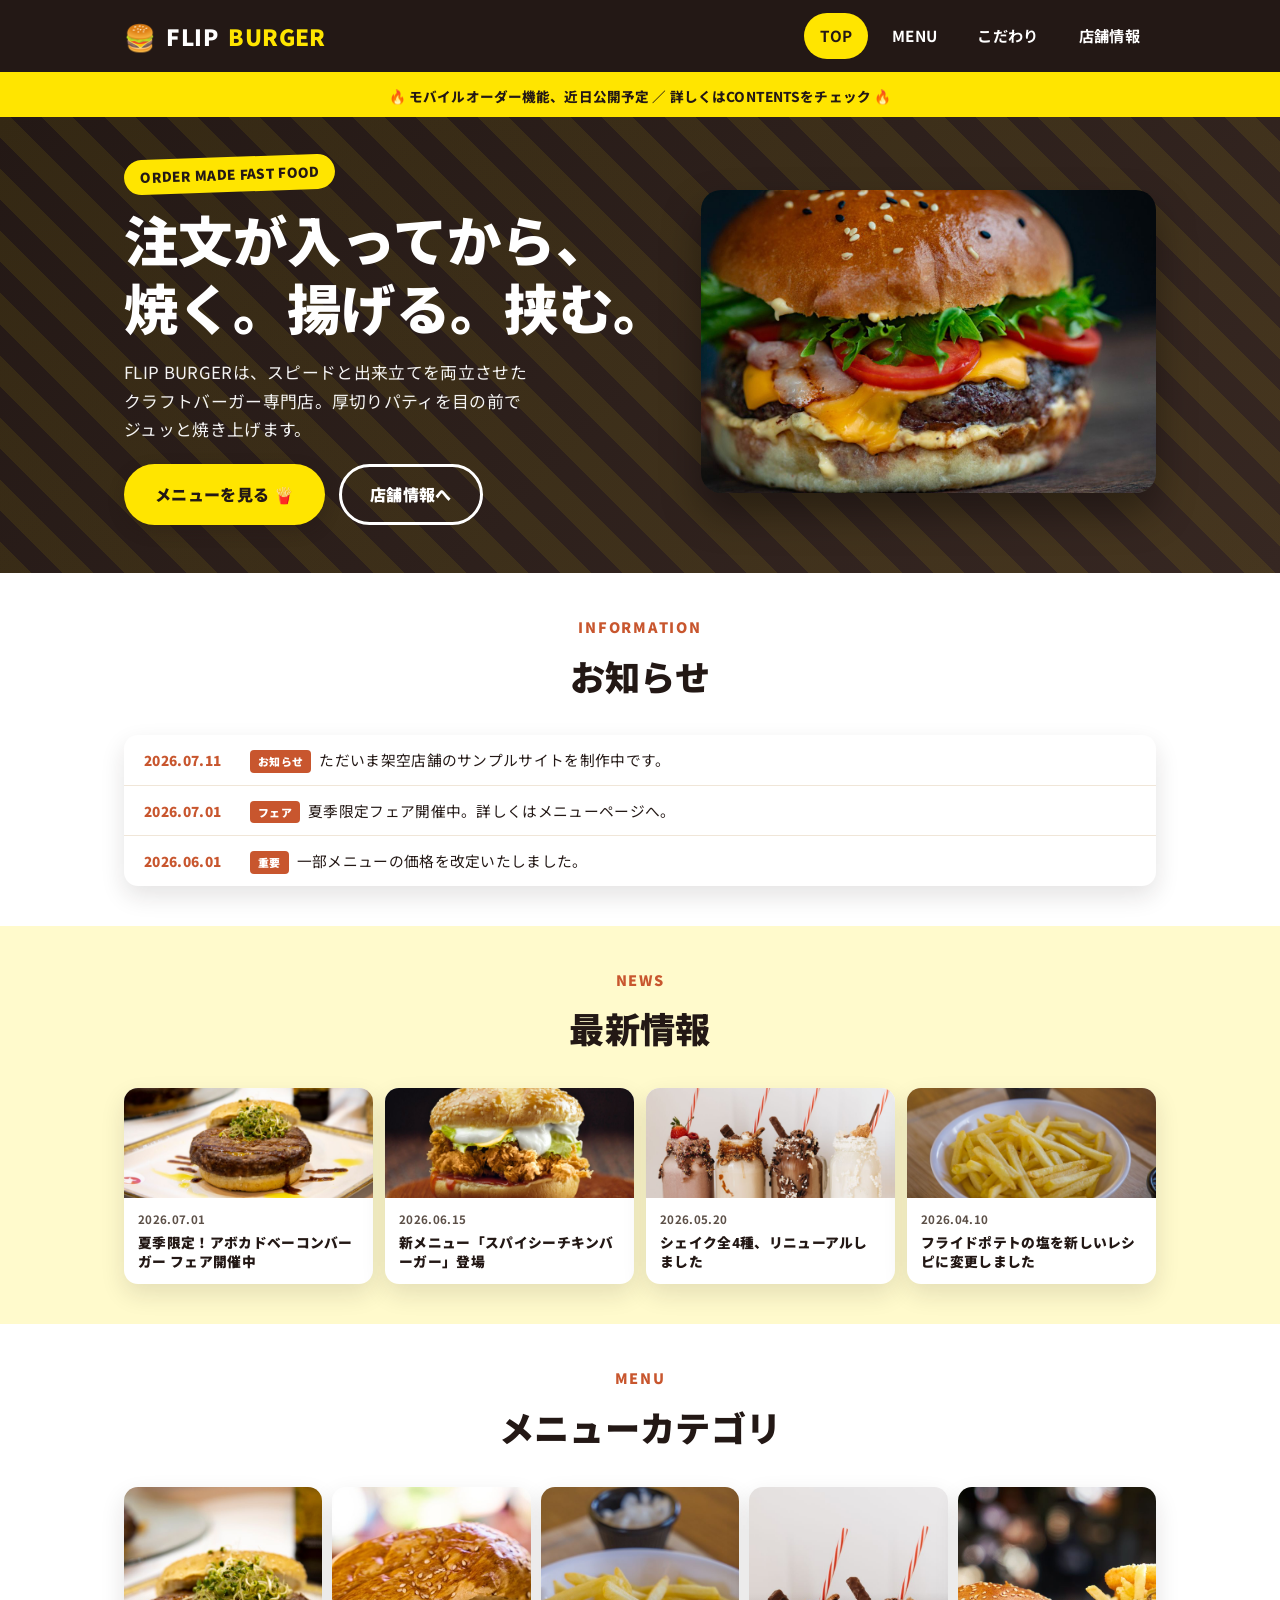
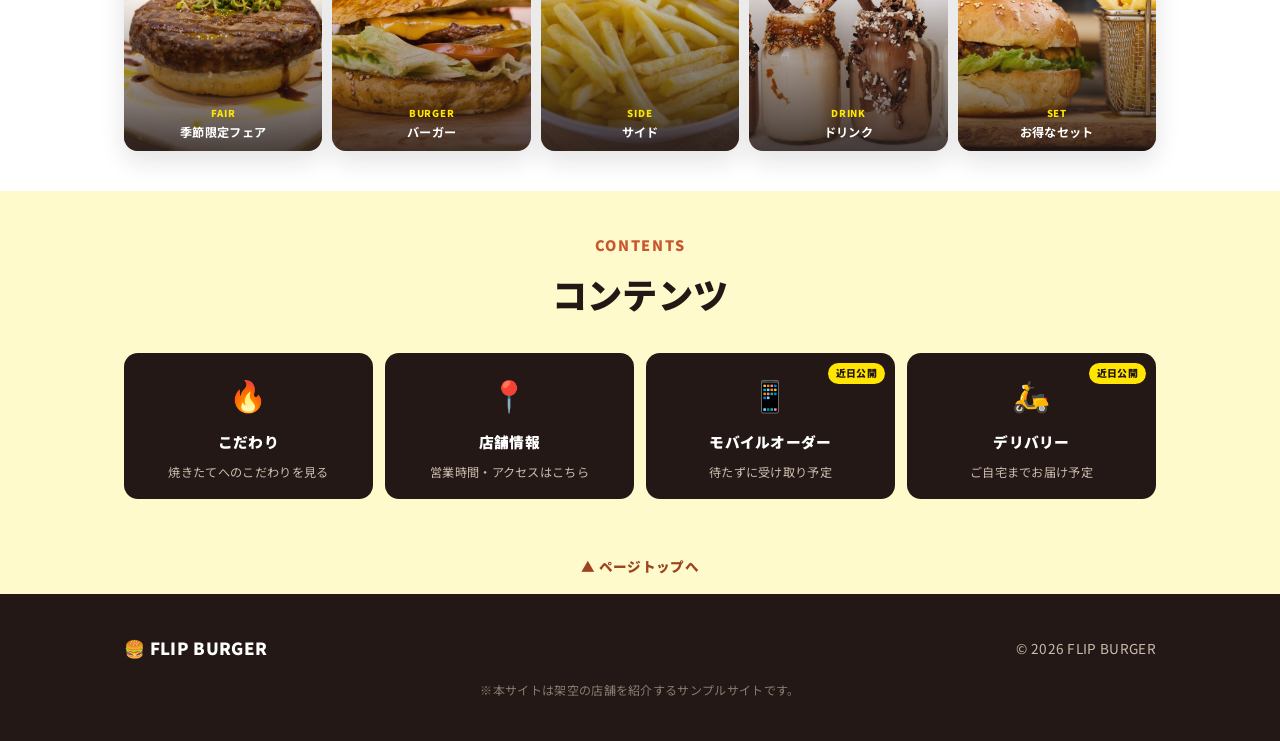
==== commit 1c95a048: "指摘対応: セット写真の新規採用・シェイク/ドリンクの写真差し替え・パティ写真統一 - セット: バーガー+ポテトが一緒に写った写真をTOPタイルとメニューに採用 - ピーチシェイク/シェイク/ドリン" ====
--- a/index.html
+++ b/index.html
@@ -7,7 +7,7 @@
 <link rel="preconnect" href="https://fonts.googleapis.com">
 <link rel="preconnect" href="https://fonts.gstatic.com" crossorigin>
 <link href="https://fonts.googleapis.com/css2?family=Noto+Sans+JP:wght@400;700;900&family=Roboto:wght@700;900&display=swap" rel="stylesheet">
-<link rel="stylesheet" href="css/style.css">
+<link rel="stylesheet" href="css/style.css?v=2">
 </head>
 <body>
 
@@ -128,7 +128,7 @@
         <span class="label"><span class="en">DRINK</span><span class="ja">ドリンク</span></span>
       </a>
       <a class="category-tile" href="menu.html#cat-set">
-        <img src="images/double-beef-burger.jpg" alt="お得なセット">
+        <img src="images/burger-set.jpg" alt="お得なセット">
         <span class="label"><span class="en">SET</span><span class="ja">お得なセット</span></span>
       </a>
     </div>
--- a/css/style.css
+++ b/css/style.css
@@ -696,6 +696,8 @@
 
 .category-tile {
   position: relative;
+  display: block;
+  width: 100%;
   border-radius: var(--radius);
   box-shadow: var(--shadow);
   aspect-ratio: 3 / 4;
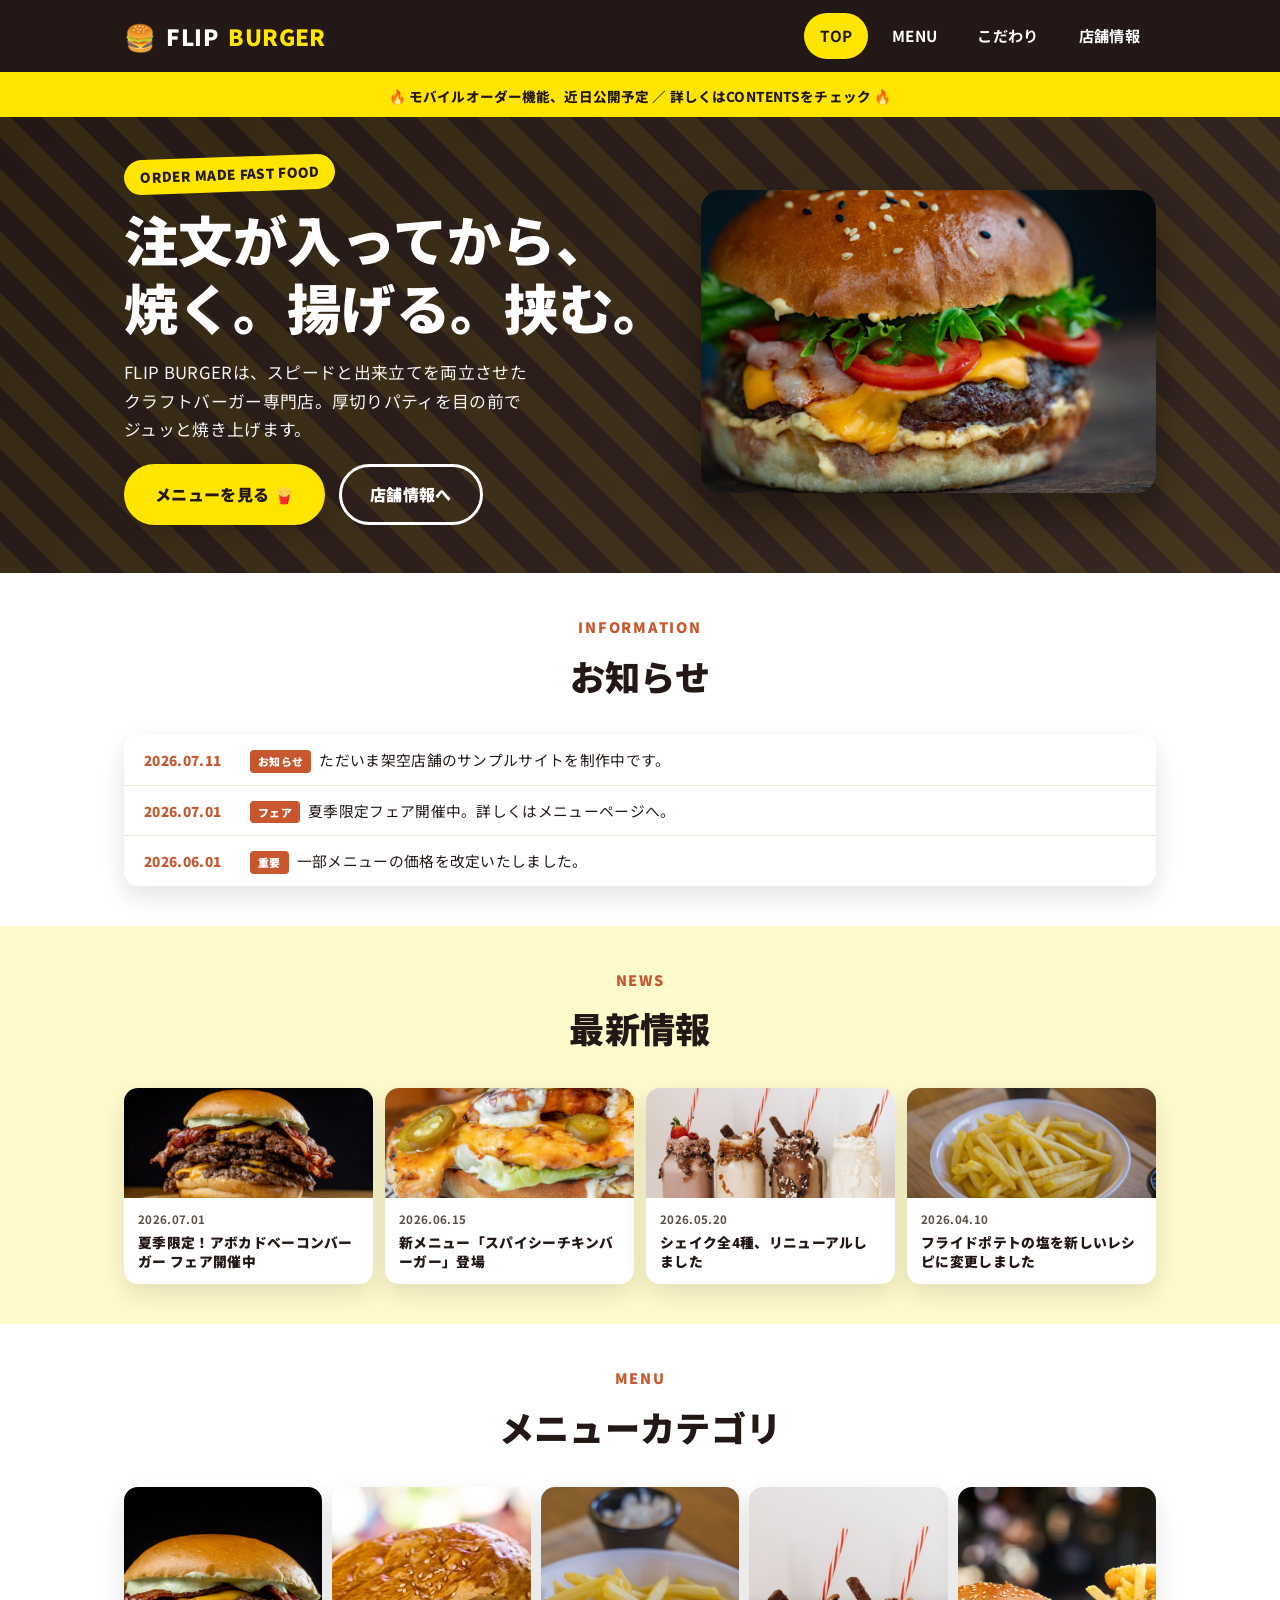
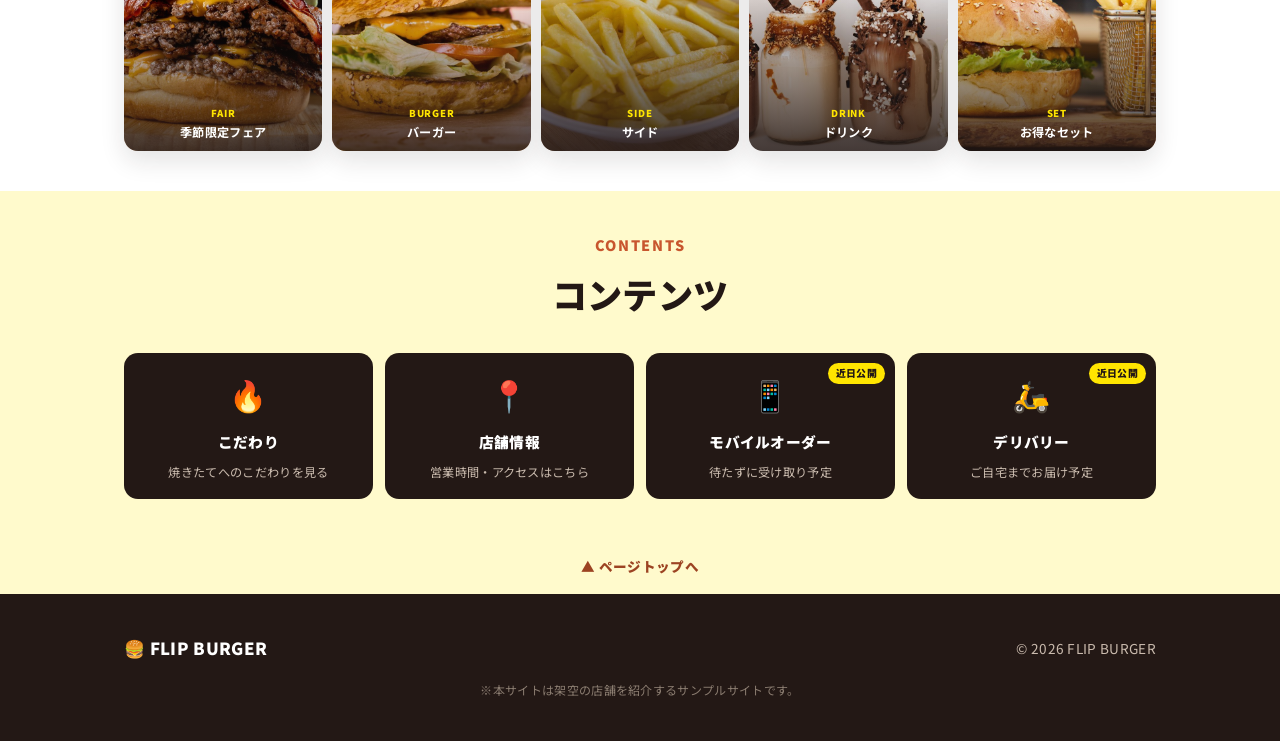
==== commit dad9b5cf: "スマホ表示を全面調整(PC表示はメディアクエリ外のため影響なし) - 820px以下: 余白/フォント/サムネイルサイズを縮小し文字詰まりを解消、   店舗情報テーブルの列幅調整、引用ブロックの行間拡" ====
--- a/index.html
+++ b/index.html
@@ -7,7 +7,7 @@
 <link rel="preconnect" href="https://fonts.googleapis.com">
 <link rel="preconnect" href="https://fonts.gstatic.com" crossorigin>
 <link href="https://fonts.googleapis.com/css2?family=Noto+Sans+JP:wght@400;700;900&family=Roboto:wght@700;900&display=swap" rel="stylesheet">
-<link rel="stylesheet" href="css/style.css?v=2">
+<link rel="stylesheet" href="css/style.css?v=3">
 </head>
 <body>
 
--- a/css/style.css
+++ b/css/style.css
@@ -863,4 +863,143 @@
     flex-direction: column;
     text-align: center;
   }
-}
+  .container {
+    padding: 0 16px;
+  }
+  section {
+    padding: 30px 0;
+  }
+  .hero {
+    padding: 28px 0 34px;
+  }
+  .hero p.lead {
+    margin-left: auto;
+    margin-right: auto;
+    font-size: 0.95rem;
+  }
+  .hero-photo {
+    min-height: 0;
+  }
+  .hero-photo img {
+    aspect-ratio: 16 / 10;
+  }
+  .section-title {
+    margin-bottom: 18px;
+  }
+  .menu-item {
+    padding: 12px;
+    gap: 12px;
+  }
+  .menu-item .thumb-img {
+    width: 64px;
+    height: 64px;
+  }
+  .menu-item .info h4 {
+    font-size: 0.95rem;
+  }
+  .menu-item .info p {
+    font-size: 0.82rem;
+    line-height: 1.6;
+  }
+  .info-table th {
+    width: 96px;
+    font-size: 0.8rem;
+  }
+  .info-table th,
+  .info-table td {
+    padding: 10px 12px;
+    font-size: 0.86rem;
+  }
+  .quote-block {
+    padding: 22px 18px;
+  }
+  .quote-block p.quote {
+    font-size: 1.05rem;
+    line-height: 1.8;
+  }
+  .category-grid {
+    gap: 8px;
+  }
+  .category-tile .en {
+    font-size: 0.56rem;
+  }
+  .category-tile .ja {
+    font-size: 0.7rem;
+  }
+  .story-block .visual {
+    margin-bottom: 12px;
+  }
+  .story-block h3 {
+    font-size: 1.15rem;
+  }
+  .card p {
+    font-size: 0.88rem;
+    line-height: 1.7;
+  }
+  .cta-band {
+    padding: 28px 0;
+  }
+}
+
+/* ---------- Small phones ---------- */
+
+@media (max-width: 600px) {
+  .site-header .container {
+    flex-direction: column;
+    height: auto;
+    padding-top: 10px;
+    padding-bottom: 10px;
+    gap: 6px;
+  }
+  .logo {
+    font-size: 1.15rem;
+  }
+  .nav-links {
+    width: 100%;
+    justify-content: center;
+    flex-wrap: wrap;
+  }
+  .nav-links a {
+    padding: 7px 12px;
+    font-size: 0.8rem;
+  }
+  .promo-bar {
+    font-size: 0.72rem;
+    padding: 7px 12px;
+    line-height: 1.6;
+  }
+  .hero h1 {
+    font-size: 1.7rem;
+    line-height: 1.4;
+  }
+  .hero-badge {
+    font-size: 0.72rem;
+  }
+  .btn {
+    padding: 11px 20px;
+    font-size: 0.88rem;
+  }
+  .section-title h2 {
+    font-size: 1.35rem;
+  }
+  .menu-category h2 {
+    font-size: 1.15rem;
+    line-height: 1.5;
+  }
+  .news-card h4 {
+    font-size: 0.78rem;
+  }
+  .news-card .thumb {
+    height: 88px;
+  }
+  .contents-tile h4 {
+    font-size: 0.85rem;
+  }
+  .contents-tile p {
+    font-size: 0.7rem;
+  }
+  .info-row .text {
+    font-size: 0.85rem;
+    line-height: 1.7;
+  }
+}
